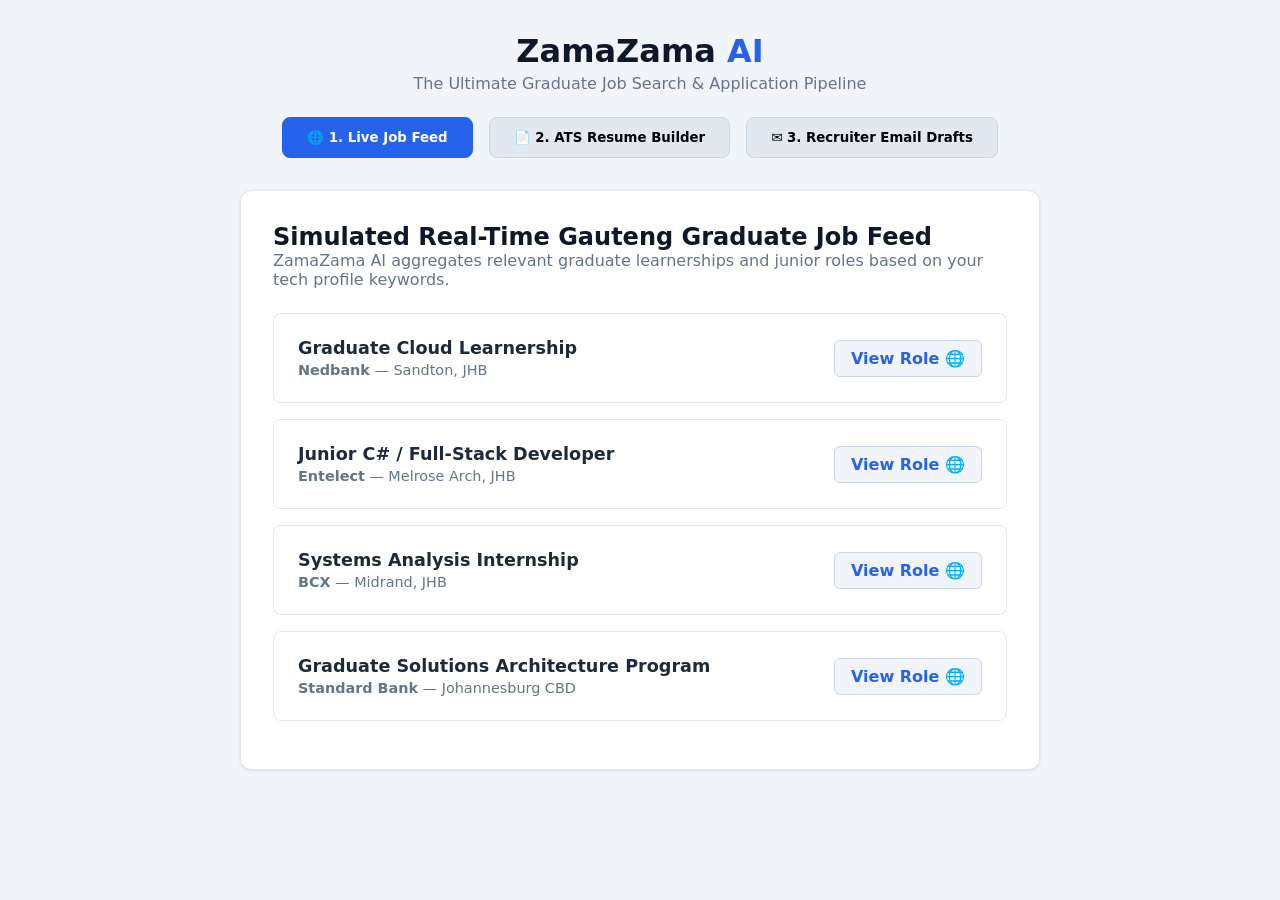
==== index.html @ 2353e357 "feat: implement full multi-page tab workspace and simulated job web scaper" ====
<!DOCTYPE html>
<html lang="en">
<head>
    <meta charset="UTF-8">
    <meta name="viewport" content="width=device-width, initial-scale=1.0">
    <title>ZamaZama AI - End-to-End Graduate Job Suite</title>
    <link rel="stylesheet" href="style.css">
</head>
<body>
    <header class="app-header">
        <h1>ZamaZama <span>AI</span></h1>
        <p>The Ultimate Graduate Job Search & Application Pipeline</p>
        
        <!-- Navigation Tabs -->
        <nav class="tab-navigation">
            <button class="nav-tab active" data-target="job-search-tab">🌐 1. Live Job Feed</button>
            <button class="nav-tab" data-target="resume-tab">📄 2. ATS Resume Builder</button>
            <button class="nav-tab" data-target="email-tab">✉️ 3. Recruiter Email Drafts</button>
        </nav>
    </header>

    <main class="workspace-container">
        
        <!-- TAB 1: LIVE JOB FEED (SIMULATED WEB SCRAPER) -->
        <section id="job-search-tab" class="tab-content active-content">
            <div class="panel single-panel">
                <h2>Simulated Real-Time Gauteng Graduate Job Feed</h2>
                <p class="section-desc">ZamaZama AI aggregates relevant graduate learnerships and junior roles based on your tech profile keywords.</p>
                
                <div class="job-list" id="jobFeedContainer">
                    <!-- Dynamic Job Cards Rendered via JavaScript -->
                </div>
            </div>
        </section>

        <!-- TAB 2: ATS RESUME BUILDER -->
        <section id="resume-tab" class="tab-content">
            <div class="split-layout">
                <div class="panel input-panel">
                    <h2>Profile Details</h2>
                    <form id="ingestionForm">
                        <div class="form-group">
                            <label for="degree">Qualification / Degree</label>
                            <input type="text" id="degree" value="BSc in Mathematics with Informatics" required>
                        </div>
                        <div class="form-group">
                            <label for="institution">Institution</label>
                            <input type="text" id="institution" value="University of Johannesburg" required>
                        </div>
                        <div class="form-group">
                            <label for="rawExperience">Core Project / Highlight</label>
                            <textarea id="rawExperience" rows="5" required>Built a bookstore e-commerce web application using C# and SQL Server. Handled the database design, but ran into performance lag when querying large datasets. Solved it by indexing and optimizing queries.</textarea>
                        </div>
                        <button type="submit" class="primary-btn">Optimize CV via ZamaZama AI</button>
                    </form>
                </div>
                <div class="panel preview-panel">
                    <h2>Optimized ATS Profile View</h2>
                    <div id="outputContent" class="output-placeholder">Click 'Optimize' to view the parsed output.</div>
                    <button id="triggerExportBtn" class="export-btn" disabled>Export Optimized Content</button>
                </div>
            </div>
        </section>

        <!-- TAB 3: RECRUITER EMAIL DRAFTER -->
        <section id="email-tab" class="tab-content">
            <div class="split-layout">
                <div class="panel input-panel">
                    <h2>Recruiter Outreach Parameters</h2>
                    <form id="emailForm">
                        <div class="form-group">
                            <label for="recruiterName">Recruiter Name (Optional)</label>
                            <input type="text" id="recruiterName" placeholder="e.g., Thabo or HR Team">
                        </div>
                        <div class="form-group">
                            <label for="companyName">Target Company</label>
                            <input type="text" id="companyName" placeholder="e.g., Nedbank" required>
                        </div>
                        <div class="form-group">
                            <label for="roleApplied">Job / Learnership Role</label>
                            <input type="text" id="roleApplied" placeholder="e.g., Graduate Cloud Intern" required>
                        </div>
                        <div class="form-group">
                            <label for="emailTone">Tone Persona</label>
                            <select id="emailTone">
                                <option value="formal">Formal & Corporate</option>
                                <option value="confident">Confident Tech Enthusiast</option>
                                <option value="persuasive">High Motivation / Career Switcher</option>
                            </select>
                        </div>
                        <button type="submit" class="primary-btn">Draft Professional Outreach</button>
                    </form>
                </div>
                <div class="panel preview-panel">
                    <h2>Generated Email Output</h2>
                    <div id="emailOutputContent" class="output-placeholder">Your custom tailored recruiter email will draft here...</div>
                    <button id="copyEmailBtn" class="export-btn" style="background:#10b981;" disabled>Copy Email to Clipboard</button>
                </div>
            </div>
        </section>
    </main>

    <!-- Ethical Guardrail Modal Frame -->
    <div id="ethicalModal" class="modal-overlay">
        <div class="modal-content">
            <h3>🛡️ Responsible AI Compliance Check</h3>
            <p>ZamaZama AI optimizes text structure to pass corporate HR filters. However, AI can introduce overly ambitious performance phrasing.</p>
            <p class="warning-text"><strong>Crucial Rule:</strong> Never claim metrics, technical languages, or project milestones you cannot back up in an interview.</p>
            <label class="checkbox-container">
                <input type="checkbox" id="verificationCheckbox">
                I verify that these generated statements accurately map to my true historical capability.
            </label>
            <div class="modal-actions">
                <button id="closeModalBtn" class="secondary-btn">Back to Editor</button>
                <button id="confirmExportBtn" class="primary-btn" disabled>Confirm & Copy Resume Data</button>
            </div>
        </div>
    </div>

    <script src="app.js"></script>
</body>
</html>
---- style.css ----
:root {
    --bg-primary: #f1f5f9;
    --panel-bg: #ffffff;
    --text-main: #0f172a;
    --accent-color: #2563eb;
    --accent-hover: #1d4ed8;
    --border-color: #cbd5e1;
}
* { box-sizing: border-box; margin: 0; padding: 0; font-family: system-ui, -apple-system, sans-serif; }
body { background: var(--bg-primary); color: var(--text-main); padding: 2rem; }

.app-header { text-align: center; margin-bottom: 2rem; }
.app-header span { color: var(--accent-color); }
.app-header p { color: #64748b; margin-top: 0.25rem; }

/* Navigation Tab UI styling */
.tab-navigation { display: flex; justify-content: center; gap: 1rem; margin-top: 1.5rem; }
.nav-tab { padding: 0.75rem 1.5rem; border: 1px solid var(--border-color); background: #e2e8f0; font-weight: 600; border-radius: 8px; cursor: pointer; transition: all 0.2s; }
.nav-tab.active { background: var(--accent-color); color: white; border-color: var(--accent-color); }

/* Tab Visibility Logic Control */
.tab-content { display: none; max-width: 1300px; margin: 0 auto; }
.tab-content.active-content { display: block; }

.split-layout { display: grid; grid-template-columns: 1fr 1fr; gap: 2rem; }
@media (max-width: 900px) { .split-layout { grid-template-columns: 1fr; } }

.panel { background: white; border: 1px solid #e2e8f0; padding: 2rem; border-radius: 12px; box-shadow: 0 1px 3px rgba(0,0,0,0.1); }
.single-panel { max-width: 800px; margin: 0 auto; }
.section-desc { color: #64748b; margin-bottom: 1.5rem; }

.form-group { margin-bottom: 1.25rem; }
label { display: block; font-weight: 600; margin-bottom: 0.35rem; font-size: 0.9rem; }
input, textarea, select { width: 100%; padding: 0.75rem; border: 1px solid var(--border-color); border-radius: 6px; font-size: 0.95rem; background: #f8fafc; }

.primary-btn, .export-btn { width: 100%; padding: 0.85rem; background: var(--accent-color); color: white; border: none; border-radius: 6px; font-weight: 600; cursor: pointer; }
.export-btn { background: #10b981; margin-top: 1rem; }
.export-btn:disabled { background: #cbd5e1; cursor: not-allowed; }

.output-placeholder { border: 2px dashed #e2e8f0; padding: 1.5rem; border-radius: 6px; background: #f8fafc; min-height: 250px; white-space: pre-line; }

/* Job Feed Card Elements styling */
.job-card { border: 1px solid #e2e8f0; padding: 1.5rem; border-radius: 8px; margin-bottom: 1rem; display: flex; justify-content: space-between; align-items: center; background: #fff; transition: transform 0.2s; }
.job-card:hover { transform: translateY(-2px); border-color: var(--accent-color); }
.job-info h3 { font-size: 1.1rem; color: #1e293b; }
.job-info p { color: #64748b; font-size: 0.9rem; margin-top: 0.25rem; }
.view-job-link { padding: 0.5rem 1rem; background: #f1f5f9; text-decoration: none; color: var(--accent-color); font-weight: 600; border-radius: 6px; border: 1px solid var(--border-color); }

/* Modal Elements styling */
.modal-overlay { position: fixed; top:0; left:0; width:100%; height:100%; background: rgba(15,23,42,0.6); display:none; align-items:center; justify-content:center; }
.modal-content { background: white; padding: 2rem; border-radius: 12px; max-width: 500px; width:90%; }
.warning-text { background: #fffbeb; border-left: 4px solid #f59e0b; padding: 0.5rem; margin: 1rem 0; font-size: 0.85rem; }
.checkbox-container { display: flex; gap: 0.5rem; font-size: 0.85rem; margin-bottom: 1.5rem; }
.modal-actions { display: flex; gap: 1rem; justify-content: flex-end; }
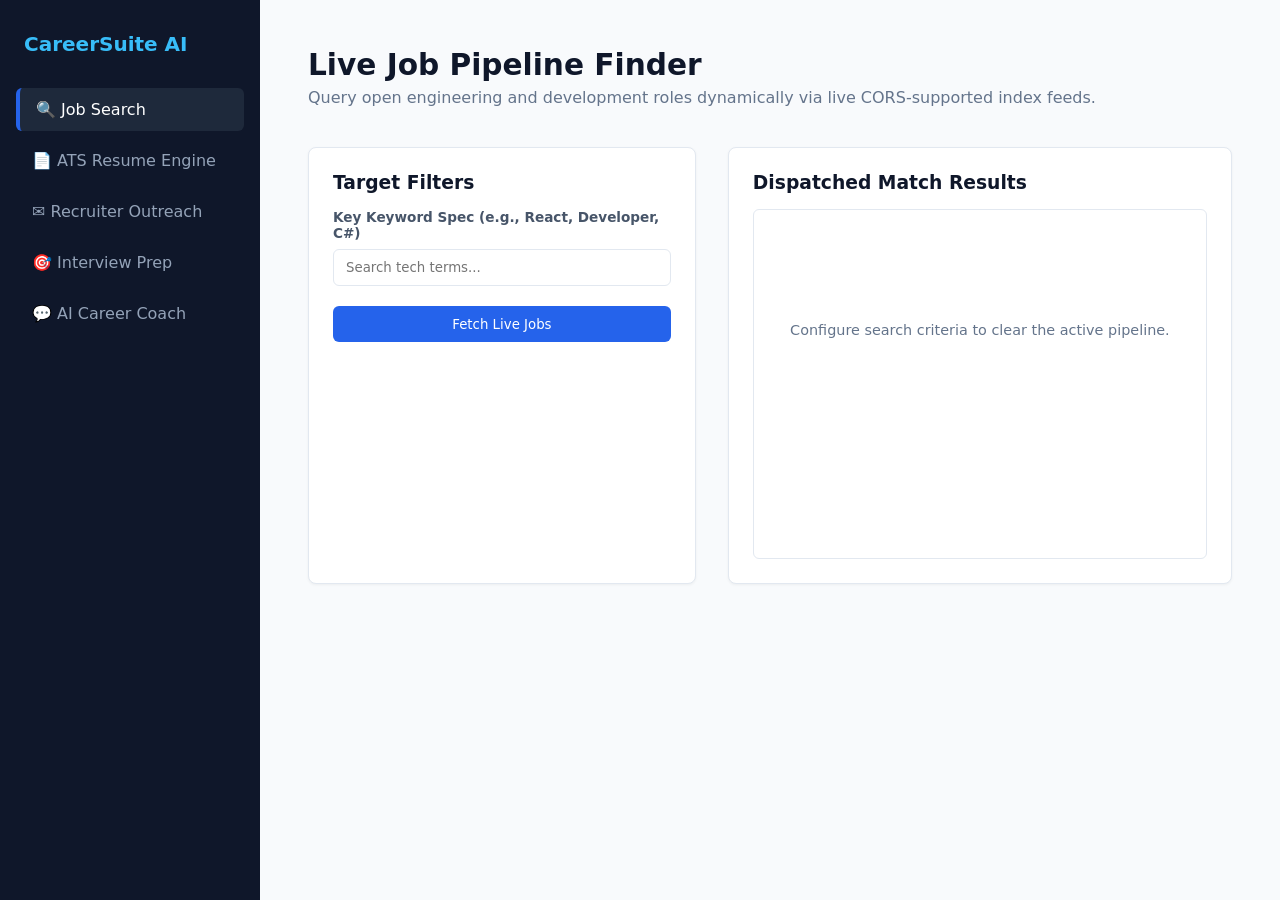
==== commit 8df73701: "feat: implement full multi-page tab workspace and simulated job web scaper" ====
--- a/index.html
+++ b/index.html
@@ -3,120 +3,44 @@
 <head>
     <meta charset="UTF-8">
     <meta name="viewport" content="width=device-width, initial-scale=1.0">
-    <title>ZamaZama AI - End-to-End Graduate Job Suite</title>
-    <link rel="stylesheet" href="style.css">
+    <title>Job Search Hub</title>
+    <link rel="stylesheet" href="css/dashboard.css">
 </head>
 <body>
-    <header class="app-header">
-        <h1>ZamaZama <span>AI</span></h1>
-        <p>The Ultimate Graduate Job Search & Application Pipeline</p>
-        
-        <!-- Navigation Tabs -->
-        <nav class="tab-navigation">
-            <button class="nav-tab active" data-target="job-search-tab">🌐 1. Live Job Feed</button>
-            <button class="nav-tab" data-target="resume-tab">📄 2. ATS Resume Builder</button>
-            <button class="nav-tab" data-target="email-tab">✉️ 3. Recruiter Email Drafts</button>
+    <div class="sidebar">
+        <h2>CareerSuite AI</h2>
+        <nav>
+            <a href="index.html" class="active">🔍 Job Search</a>
+            <a href="resume.html">📄 ATS Resume Engine</a>
+            <a href="email.html">✉️ Recruiter Outreach</a>
+            <a href="prep.html">🎯 Interview Prep</a>
+            <a href="chatbot.html">💬 AI Career Coach</a>
         </nav>
-    </header>
-
-    <main class="workspace-container">
-        
-        <!-- TAB 1: LIVE JOB FEED (SIMULATED WEB SCRAPER) -->
-        <section id="job-search-tab" class="tab-content active-content">
-            <div class="panel single-panel">
-                <h2>Simulated Real-Time Gauteng Graduate Job Feed</h2>
-                <p class="section-desc">ZamaZama AI aggregates relevant graduate learnerships and junior roles based on your tech profile keywords.</p>
-                
-                <div class="job-list" id="jobFeedContainer">
-                    <!-- Dynamic Job Cards Rendered via JavaScript -->
+    </div>
+    <div class="main-wrapper">
+        <header>
+            <h1>Live Job Pipeline Finder</h1>
+            <p>Query open engineering and development roles dynamically via live CORS-supported index feeds.</p>
+        </header>
+        <div class="grid-layout">
+            <div class="card">
+                <h3>Target Filters</h3>
+                <form id="jobSearchForm">
+                    <div class="form-group">
+                        <label for="jobTitleInput">Key Keyword Spec (e.g., React, Developer, C#)</label>
+                        <input type="text" id="jobTitleInput" class="form-control" placeholder="Search tech terms..." required>
+                    </div>
+                    <button type="submit" class="btn">Fetch Live Jobs</button>
+                </form>
+            </div>
+            <div class="card">
+                <h3>Dispatched Match Results</h3>
+                <div id="jobResultsStream" class="stream-container">
+                    <p class="empty-state">Configure search criteria to clear the active pipeline.</p>
                 </div>
-            </div>
-        </section>
-
-        <!-- TAB 2: ATS RESUME BUILDER -->
-        <section id="resume-tab" class="tab-content">
-            <div class="split-layout">
-                <div class="panel input-panel">
-                    <h2>Profile Details</h2>
-                    <form id="ingestionForm">
-                        <div class="form-group">
-                            <label for="degree">Qualification / Degree</label>
-                            <input type="text" id="degree" value="BSc in Mathematics with Informatics" required>
-                        </div>
-                        <div class="form-group">
-                            <label for="institution">Institution</label>
-                            <input type="text" id="institution" value="University of Johannesburg" required>
-                        </div>
-                        <div class="form-group">
-                            <label for="rawExperience">Core Project / Highlight</label>
-                            <textarea id="rawExperience" rows="5" required>Built a bookstore e-commerce web application using C# and SQL Server. Handled the database design, but ran into performance lag when querying large datasets. Solved it by indexing and optimizing queries.</textarea>
-                        </div>
-                        <button type="submit" class="primary-btn">Optimize CV via ZamaZama AI</button>
-                    </form>
-                </div>
-                <div class="panel preview-panel">
-                    <h2>Optimized ATS Profile View</h2>
-                    <div id="outputContent" class="output-placeholder">Click 'Optimize' to view the parsed output.</div>
-                    <button id="triggerExportBtn" class="export-btn" disabled>Export Optimized Content</button>
-                </div>
-            </div>
-        </section>
-
-        <!-- TAB 3: RECRUITER EMAIL DRAFTER -->
-        <section id="email-tab" class="tab-content">
-            <div class="split-layout">
-                <div class="panel input-panel">
-                    <h2>Recruiter Outreach Parameters</h2>
-                    <form id="emailForm">
-                        <div class="form-group">
-                            <label for="recruiterName">Recruiter Name (Optional)</label>
-                            <input type="text" id="recruiterName" placeholder="e.g., Thabo or HR Team">
-                        </div>
-                        <div class="form-group">
-                            <label for="companyName">Target Company</label>
-                            <input type="text" id="companyName" placeholder="e.g., Nedbank" required>
-                        </div>
-                        <div class="form-group">
-                            <label for="roleApplied">Job / Learnership Role</label>
-                            <input type="text" id="roleApplied" placeholder="e.g., Graduate Cloud Intern" required>
-                        </div>
-                        <div class="form-group">
-                            <label for="emailTone">Tone Persona</label>
-                            <select id="emailTone">
-                                <option value="formal">Formal & Corporate</option>
-                                <option value="confident">Confident Tech Enthusiast</option>
-                                <option value="persuasive">High Motivation / Career Switcher</option>
-                            </select>
-                        </div>
-                        <button type="submit" class="primary-btn">Draft Professional Outreach</button>
-                    </form>
-                </div>
-                <div class="panel preview-panel">
-                    <h2>Generated Email Output</h2>
-                    <div id="emailOutputContent" class="output-placeholder">Your custom tailored recruiter email will draft here...</div>
-                    <button id="copyEmailBtn" class="export-btn" style="background:#10b981;" disabled>Copy Email to Clipboard</button>
-                </div>
-            </div>
-        </section>
-    </main>
-
-    <!-- Ethical Guardrail Modal Frame -->
-    <div id="ethicalModal" class="modal-overlay">
-        <div class="modal-content">
-            <h3>🛡️ Responsible AI Compliance Check</h3>
-            <p>ZamaZama AI optimizes text structure to pass corporate HR filters. However, AI can introduce overly ambitious performance phrasing.</p>
-            <p class="warning-text"><strong>Crucial Rule:</strong> Never claim metrics, technical languages, or project milestones you cannot back up in an interview.</p>
-            <label class="checkbox-container">
-                <input type="checkbox" id="verificationCheckbox">
-                I verify that these generated statements accurately map to my true historical capability.
-            </label>
-            <div class="modal-actions">
-                <button id="closeModalBtn" class="secondary-btn">Back to Editor</button>
-                <button id="confirmExportBtn" class="primary-btn" disabled>Confirm & Copy Resume Data</button>
             </div>
         </div>
     </div>
-
-    <script src="app.js"></script>
+    <script src="js/dashboard.js"></script>
 </body>
 </html>
--- a/css/dashboard.css
+++ b/css/dashboard.css
@@ -0,0 +1,33 @@
+:root {
+    --bg: #f8fafc;
+    --surface: #ffffff;
+    --primary: #2563eb;
+    --text: #0f172a;
+    --muted: #64748b;
+    --border: #e2e8f0;
+}
+* { box-sizing: border-box; margin: 0; padding: 0; font-family: system-ui, sans-serif; }
+body { background: var(--bg); color: var(--text); display: flex; min-height: 100vh; }
+.sidebar { width: 260px; background: #0f172a; padding: 2rem 1rem; position: fixed; height: 100vh; }
+.sidebar h2 { color: #38bdf8; font-size: 1.25rem; margin-bottom: 2rem; padding-left: 0.5rem; }
+.sidebar nav a { display: block; color: #94a3b8; text-decoration: none; padding: 0.75rem 1rem; margin-bottom: 0.5rem; border-radius: 6px; }
+.sidebar nav a:hover, .sidebar nav a.active { background: #1e293b; color: #fff; }
+.sidebar nav a.active { border-left: 4px solid var(--primary); }
+.main-wrapper { margin-left: 260px; flex-grow: 1; padding: 3rem; max-width: 1200px; }
+header { margin-bottom: 2.5rem; }
+header h1 { font-size: 1.85rem; margin-bottom: 0.35rem; }
+header p { color: var(--muted); }
+.grid-layout { display: grid; grid-template-columns: 1fr 1.3fr; gap: 2rem; }
+.card { background: var(--surface); border: 1px solid var(--border); border-radius: 8px; padding: 1.5rem; box-shadow: 0 1px 3px rgba(0,0,0,0.05); }
+.card h3 { margin-bottom: 1rem; }
+.form-group { margin-bottom: 1.25rem; }
+.form-group label { display: block; font-size: 0.85rem; font-weight: 600; margin-bottom: 0.5rem; color: #475569; }
+.form-control { width: 100%; padding: 0.65rem 0.75rem; border: 1px solid var(--border); border-radius: 6px; outline: none; }
+.form-control:focus { border-color: var(--primary); }
+.btn { width: 100%; background: var(--primary); color: #fff; padding: 0.65rem; border: none; border-radius: 6px; font-weight: 500; cursor: pointer; }
+.btn:hover { background: #1d4ed8; }
+.stream-container { min-height: 350px; max-height: 500px; overflow-y: auto; border: 1px solid var(--border); border-radius: 6px; padding: 1rem; background: #fff; }
+.empty-state { color: var(--muted); text-align: center; padding-top: 6rem; font-size: 0.9rem; }
+.job-item { border-bottom: 1px solid var(--border); padding: 1rem 0; }
+.job-item:last-child { border-bottom: none; }
+.job-link { display: inline-block; background: #10b981; color: white; padding: 0.35rem 0.75rem; font-size: 0.8rem; text-decoration: none; border-radius: 4px; margin-top: 0.5rem; }
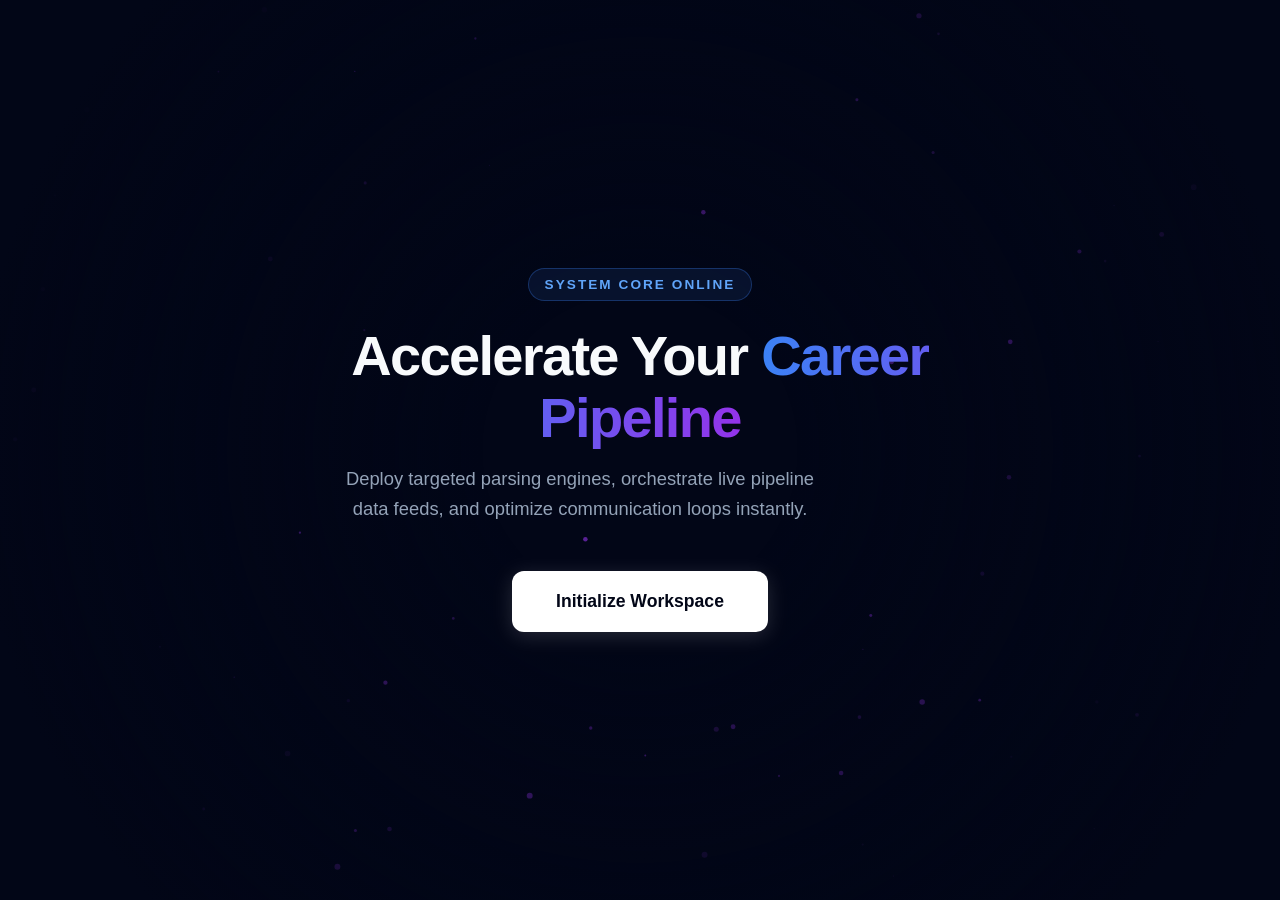
==== commit ddf02576: "feat: implement full multi-page tab workspace and simulated job web scaper" ====
--- a/index.html
+++ b/index.html
@@ -3,44 +3,472 @@
 <head>
     <meta charset="UTF-8">
     <meta name="viewport" content="width=device-width, initial-scale=1.0">
-    <title>Job Search Hub</title>
-    <link rel="stylesheet" href="css/dashboard.css">
+    <title>CareerSuite AI - Workspace Portal</title>
+    <style>
+        /* ==========================================================================
+           1. ROOT SYSTEM RESETS & VARIABLE BASELINE
+           ========================================================================== */
+        * {
+            margin: 0;
+            padding: 0;
+            box-sizing: border-box;
+            font-family: -apple-system, BlinkMacSystemFont, "Segoe UI", Roboto, Helvetica, Arial, sans-serif;
+        }
+
+        body, html {
+            width: 100%;
+            height: 100%;
+            background-color: #020617;
+            overflow: hidden;
+        }
+
+        /* ==========================================================================
+           2. CINEMATIC LANDING PORTAL VISUAL ARCHITECTURE
+           ========================================================================== */
+        #splashPortalStage {
+            position: fixed;
+            top: 0;
+            left: 0;
+            width: 100%;
+            height: 100%;
+            z-index: 999;
+            background-color: #020617;
+            display: flex;
+            justify-content: center;
+            align-items: center;
+            overflow: hidden;
+            transition: opacity 0.8s cubic-bezier(0.76, 0, 0.24, 1), visibility 0.8s;
+        }
+
+        /* Ambient Dynamic Video Layer */
+        .video-bg-container {
+            position: absolute;
+            top: 0;
+            left: 0;
+            width: 100%;
+            height: 100%;
+            z-index: 1;
+            pointer-events: none;
+        }
+
+        .video-bg-container iframe {
+            width: 100vw;
+            height: 56.25vw;
+            min-height: 100vh;
+            min-width: 177.77vh;
+            position: absolute;
+            top: 50%;
+            left: 50%;
+            transform: translate(-50%, -50%);
+            object-fit: cover;
+            opacity: 0.35;
+        }
+
+        /* Abstract Interaction Canvas Layer */
+        #particleCanvas {
+            position: absolute;
+            top: 0;
+            left: 0;
+            width: 100%;
+            height: 100%;
+            z-index: 2;
+            pointer-events: none;
+        }
+
+        /* Deep Color Mask Overlay */
+        .glass-overlay {
+            position: absolute;
+            top: 0;
+            left: 0;
+            width: 100%;
+            height: 100%;
+            background: radial-gradient(circle at center, transparent 20%, #020617 85%);
+            z-index: 3;
+            pointer-events: none;
+        }
+
+        /* Main Content Portal Container */
+        .portal-core {
+            position: relative;
+            z-index: 4;
+            text-align: center;
+            padding: 2rem;
+            transition: transform 0.75s cubic-bezier(0.76, 0, 0.24, 1), opacity 0.5s ease;
+        }
+
+        /* Out-of-bounds warp animation trigger class */
+        .portal-warp-active {
+            transform: scale(2.2) rotate(10deg);
+            opacity: 0;
+        }
+
+        .system-badge {
+            display: inline-block;
+            background: rgba(59, 130, 246, 0.1);
+            border: 1px solid rgba(59, 130, 246, 0.3);
+            color: #60a5fa;
+            padding: 0.5rem 1rem;
+            border-radius: 9999px;
+            font-size: 0.85rem;
+            font-weight: 600;
+            letter-spacing: 0.15em;
+            text-transform: uppercase;
+            margin-bottom: 1.5rem;
+            animation: pulse-border 3s infinite alternate;
+        }
+
+        .portal-core h1 {
+            color: #f8fafc;
+            font-size: 3.5rem;
+            font-weight: 800;
+            letter-spacing: -0.03em;
+            line-height: 1.1;
+            margin-bottom: 1rem;
+            max-width: 600px;
+        }
+
+        .portal-core h1 span {
+            background: linear-gradient(to right, #3b82f6, #9333ea);
+            -webkit-background-clip: text;
+            -webkit-text-fill-color: transparent;
+        }
+
+        p.subtitle {
+            color: #94a3b8;
+            font-size: 1.15rem;
+            max-width: 480px;
+            margin-bottom: 3rem;
+            line-height: 1.6;
+        }
+
+        /* The Quantum Core Redirect Button */
+        .quantum-btn {
+            position: relative;
+            background: #ffffff;
+            color: #020617;
+            padding: 1.25rem 2.75rem;
+            font-size: 1.1rem;
+            font-weight: 700;
+            border: none;
+            border-radius: 12px;
+            cursor: pointer;
+            outline: none;
+            box-shadow: 0 4px 20px rgba(255, 255, 255, 0.15);
+            transition: transform 0.2s ease, box-shadow 0.3s ease;
+        }
+
+        .quantum-btn:hover {
+            transform: translateY(-2px);
+            box-shadow: 0 12px 30px rgba(59, 130, 246, 0.4), 0 0 0 4px rgba(59, 130, 246, 0.2);
+        }
+
+        @keyframes pulse-border {
+            0% { border-color: rgba(59, 130, 246, 0.2); box-shadow: 0 0 0 0 rgba(59, 130, 246, 0); }
+            100% { border-color: rgba(147, 51, 234, 0.6); box-shadow: 0 0 12px rgba(147, 51, 234, 0.2); }
+        }
+
+        /* ==========================================================================
+           3. APPLICATION DASHBOARD ARCHITECTURE BLOCK
+           ========================================================================== */
+        #mainApplicationWorkspace {
+            display: flex;
+            width: 100%;
+            height: 100%;
+            opacity: 0;
+            transform: scale(0.96);
+            transition: opacity 0.8s cubic-bezier(0.34, 1.56, 0.64, 1), transform 0.8s cubic-bezier(0.34, 1.56, 0.64, 1);
+            pointer-events: none; /* Prevent interaction until stage initializes */
+        }
+
+        /* Activation state triggered by the Core State Engine */
+        #mainApplicationWorkspace.workspace-ready {
+            opacity: 1;
+            transform: scale(1);
+            pointer-events: auto;
+        }
+
+        /* Re-incorporate original dashboard structure rules safely */
+        .sidebar {
+            width: 260px;
+            background-color: #0f172a;
+            border-right: 1px solid #1e293b;
+            padding: 2rem 1.5rem;
+            display: flex;
+            flex-direction: column;
+            gap: 2rem;
+        }
+
+        .sidebar h2 {
+            color: #f8fafc;
+            font-size: 1.25rem;
+            font-weight: 700;
+        }
+
+        .sidebar nav {
+            display: flex;
+            flex-direction: column;
+            gap: 0.5rem;
+        }
+
+        .sidebar nav a {
+            color: #94a3b8;
+            text-decoration: none;
+            padding: 0.75rem 1rem;
+            border-radius: 8px;
+            font-size: 0.95rem;
+            font-weight: 500;
+            transition: all 0.2s ease;
+        }
+
+        .sidebar nav a:hover, .sidebar nav a.active {
+            color: #f8fafc;
+            background-color: #1e293b;
+        }
+
+        .sidebar nav a.active {
+            border-left: 3px solid #3b82f6;
+        }
+
+        .main-wrapper {
+            flex: 1;
+            height: 100%;
+            overflow-y: auto;
+            background-color: #020617;
+            padding: 2.5rem;
+        }
+
+        header {
+            margin-bottom: 2.5rem;
+        }
+
+        header h1 {
+            color: #f8fafc;
+            font-size: 2rem;
+            font-weight: 700;
+            margin-bottom: 0.5rem;
+        }
+
+        header p {
+            color: #64748b;
+            font-size: 1rem;
+        }
+
+        .grid-layout {
+            display: grid;
+            grid-template-columns: 1fr 1.25fr;
+            gap: 2rem;
+        }
+
+        .card {
+            background-color: #0f172a;
+            border: 1px solid #1e293b;
+            border-radius: 12px;
+            padding: 1.75rem;
+        }
+
+        .card h3 {
+            color: #f8fafc;
+            font-size: 1.1rem;
+            font-weight: 600;
+            margin-bottom: 1.25rem;
+        }
+
+        .form-group {
+            margin-bottom: 1.25rem;
+        }
+
+        .form-group label {
+            display: block;
+            color: #94a3b8;
+            font-size: 0.85rem;
+            margin-bottom: 0.5rem;
+        }
+
+        .form-control {
+            width: 100%;
+            background-color: #1e293b;
+            border: 1px solid #334155;
+            border-radius: 8px;
+            padding: 0.75rem 1rem;
+            color: #f8fafc;
+            outline: none;
+            font-size: 0.95rem;
+        }
+
+        .form-control:focus {
+            border-color: #3b82f6;
+        }
+
+        .btn {
+            background-color: #3b82f6;
+            color: #ffffff;
+            border: none;
+            padding: 0.75rem 1.5rem;
+            border-radius: 8px;
+            font-weight: 600;
+            cursor: pointer;
+            transition: background-color 0.2s ease;
+        }
+
+        .btn:hover {
+            background-color: #2563eb;
+        }
+
+        .stream-container {
+            background-color: #020617;
+            border: 1px solid #1e293b;
+            border-radius: 8px;
+            padding: 1.5rem;
+            min-height: 150px;
+            display: flex;
+            align-items: center;
+            justify-content: center;
+        }
+
+        .empty-state {
+            color: #475569;
+            font-size: 0.95rem;
+            text-align: center;
+        }
+    </style>
 </head>
 <body>
-    <div class="sidebar">
-        <h2>CareerSuite AI</h2>
-        <nav>
-            <a href="index.html" class="active">🔍 Job Search</a>
-            <a href="resume.html">📄 ATS Resume Engine</a>
-            <a href="email.html">✉️ Recruiter Outreach</a>
-            <a href="prep.html">🎯 Interview Prep</a>
-            <a href="chatbot.html">💬 AI Career Coach</a>
-        </nav>
+
+    <!-- ==========================================================================
+       STAGE A: SCREEN SPACE INTERACTIVE OVERLAY
+       ========================================================================== -->
+    <div id="splashPortalStage">
+        <div class="video-bg-container">
+            <iframe src="https://www.youtube.com/embed/ScMzIvxBSi4?autoplay=1&mute=1&controls=0&loop=1&playlist=ScMzIvxBSi4&showinfo=0&rel=0&modestbranding=1" frameborder="0" allow="autoplay; encrypted-media"></iframe>
+        </div>
+        <canvas id="particleCanvas"></canvas>
+        <div class="glass-overlay"></div>
+
+        <main class="portal-core" id="portalFrame">
+            <div class="system-badge">System Core Online</div>
+            <h1>Accelerate Your <span>Career Pipeline</span></h1>
+            <p class="subtitle">Deploy targeted parsing engines, orchestrate live pipeline data feeds, and optimize communication loops instantly.</p>
+            <button class="quantum-btn" id="portalTrigger">Initialize Workspace</button>
+        </main>
     </div>
-    <div class="main-wrapper">
-        <header>
-            <h1>Live Job Pipeline Finder</h1>
-            <p>Query open engineering and development roles dynamically via live CORS-supported index feeds.</p>
-        </header>
-        <div class="grid-layout">
-            <div class="card">
-                <h3>Target Filters</h3>
-                <form id="jobSearchForm">
-                    <div class="form-group">
-                        <label for="jobTitleInput">Key Keyword Spec (e.g., React, Developer, C#)</label>
-                        <input type="text" id="jobTitleInput" class="form-control" placeholder="Search tech terms..." required>
+
+    <!-- ==========================================================================
+       STAGE B: ACTUAL APPLICATION FUNCTIONAL GRID WORKSPACE
+       ========================================================================== -->
+    <div id="mainApplicationWorkspace">
+        <div class="sidebar">
+            <h2>CareerSuite AI</h2>
+            <nav>
+                <a href="index.html" class="active">🔍 Job Search</a>
+                <a href="resume.html">📄 ATS Resume Engine</a>
+                <a href="email.html">✉️ Recruiter Outreach</a>
+                <a href="prep.html">🎯 Interview Prep</a>
+                <a href="chatbot.html">💬 AI Career Coach</a>
+                <a href="planner.html">📅 AI Task Planner</a>
+            </nav>
+        </div>
+        
+        <div class="main-wrapper">
+            <header>
+                <h1>Live Job Pipeline Finder</h1>
+                <p>Query open engineering and development roles dynamically via live CORS-supported index feeds.</p>
+            </header>
+            <div class="grid-layout">
+                <div class="card">
+                    <h3>Target Filters</h3>
+                    <form id="jobSearchForm">
+                        <div class="form-group">
+                            <label for="jobTitleInput">Key Keyword Spec (e.g., React, Developer, C#)</label>
+                            <input type="text" id="jobTitleInput" class="form-control" placeholder="Search tech terms..." required>
+                        </div>
+                        <button type="submit" class="btn">Fetch Live Jobs</button>
+                    </form>
+                </div>
+                <div class="card">
+                    <h3>Dispatched Match Results</h3>
+                    <div id="jobResultsStream" class="stream-container">
+                        <p class="empty-state">Configure search criteria to clear the active pipeline.</p>
                     </div>
-                    <button type="submit" class="btn">Fetch Live Jobs</button>
-                </form>
-            </div>
-            <div class="card">
-                <h3>Dispatched Match Results</h3>
-                <div id="jobResultsStream" class="stream-container">
-                    <p class="empty-state">Configure search criteria to clear the active pipeline.</p>
                 </div>
             </div>
         </div>
     </div>
+
+    <!-- ==========================================================================
+       ORCHESTRATION ARCHITECTURE SCRIPT LOOPS
+       ========================================================================== -->
+    <script>
+        // --- 1. Generative Matrix Background System ---
+        const canvas = document.getElementById('particleCanvas');
+        const ctx = canvas.getContext('2d');
+        let particles = [];
+
+        function resizeCanvas() {
+            canvas.width = window.innerWidth;
+            canvas.height = window.innerHeight;
+        }
+        window.addEventListener('resize', resizeCanvas);
+        resizeCanvas();
+
+        class WaveParticle {
+            constructor() {
+                this.x = Math.random() * canvas.width;
+                this.y = Math.random() * canvas.height;
+                this.size = Math.random() * 2.5 + 0.5;
+                this.speedX = Math.random() * 0.4 - 0.2;
+                this.speedY = Math.random() * 0.4 - 0.2;
+                this.opacity = Math.random() * 0.5 + 0.1;
+            }
+            update() {
+                this.x += this.speedX;
+                this.y += this.speedY;
+                if (this.x > canvas.width || this.x < 0) this.speedX *= -1;
+                if (this.y > canvas.height || this.y < 0) this.speedY *= -1;
+            }
+            draw() {
+                ctx.fillStyle = `rgba(147, 51, 234, ${this.opacity})`;
+                ctx.beginPath();
+                ctx.arc(this.x, this.y, this.size, 0, Math.PI * 2);
+                ctx.fill();
+            }
+        }
+
+        function initParticles() {
+            particles = [];
+            for(let i = 0; i < 65; i++) particles.push(new WaveParticle());
+        }
+
+        function animateParticles() {
+            ctx.clearRect(0, 0, canvas.width, canvas.height);
+            particles.forEach(p => { p.update(); p.draw(); });
+            requestAnimationFrame(animateParticles);
+        }
+        initParticles();
+        animateParticles();
+
+        // --- 2. Single-Page State Transition Controller ---
+        const trigger = document.getElementById('portalTrigger');
+        const portalFrame = document.getElementById('portalFrame');
+        const splashStage = document.getElementById('splashPortalStage');
+        const applicationWorkspace = document.getElementById('mainApplicationWorkspace');
+
+        trigger.addEventListener('click', () => {
+            // Trigger the warp scaling explosion animation on text blocks
+            portalFrame.classList.add('portal-warp-active');
+            
+            // Fade out the entire splash overlay stage
+            splashStage.style.opacity = '0';
+            splashStage.style.visibility = 'hidden';
+
+            // Bring the dashboard into view smoothly
+            applicationWorkspace.classList.add('workspace-ready');
+            
+            // Set input focus right onto your search control for streamlined usage
+            setTimeout(() => {
+                document.getElementById('jobTitleInput').focus();
+            }, 600);
+        });
+    </script>
     <script src="js/dashboard.js"></script>
 </body>
 </html>
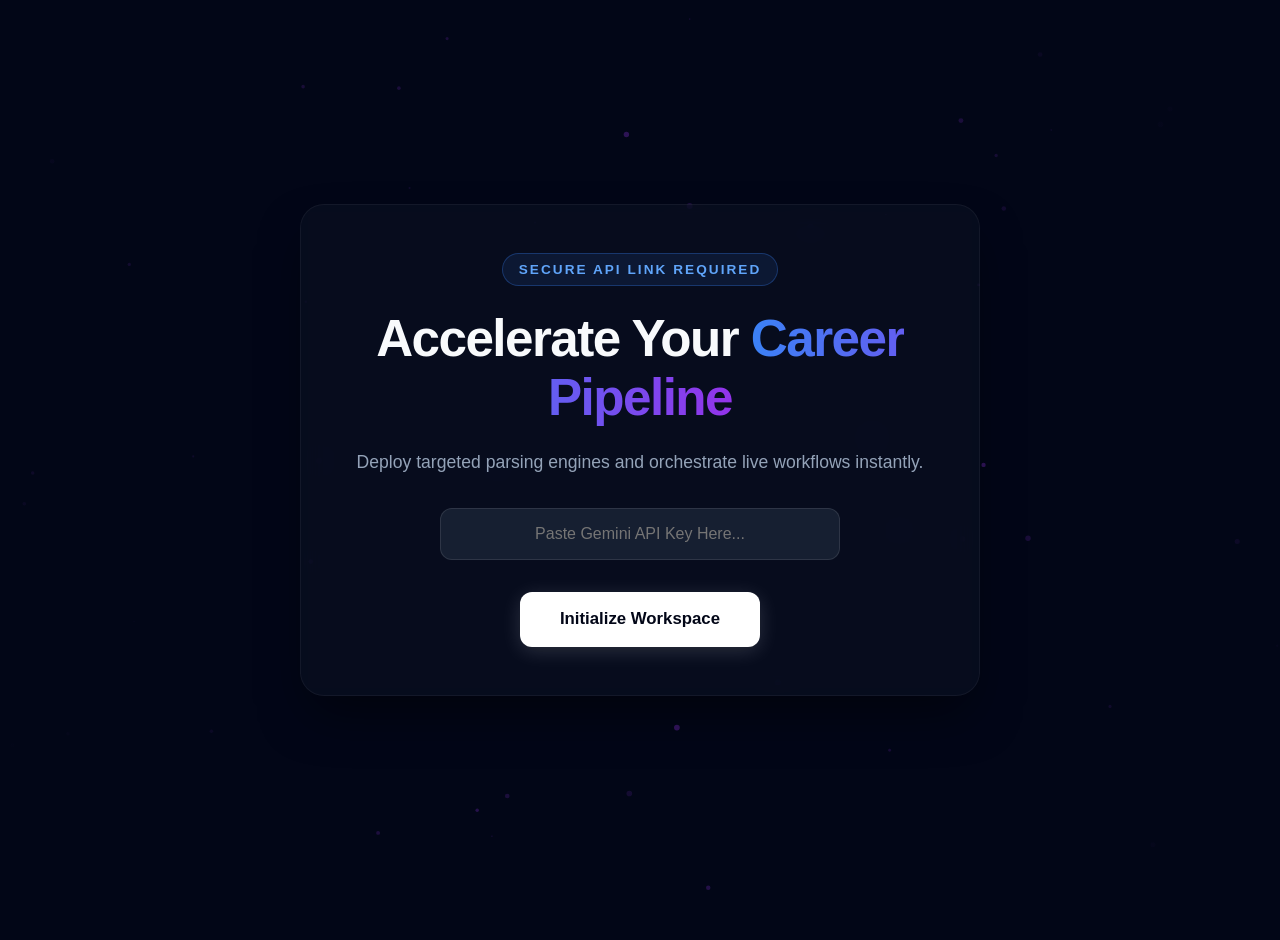
==== commit 3861a039: "changes" ====
--- a/index.html
+++ b/index.html
@@ -23,7 +23,40 @@
         }
 
         /* ==========================================================================
-           2. CINEMATIC LANDING PORTAL VISUAL ARCHITECTURE
+           2. GLOBAL STATIC BACKGROUND CANVAS STAGE (PERMANENT LAYER)
+           ========================================================================== */
+        .ambient-background-stage {
+            position: fixed;
+            top: 0;
+            left: 0;
+            width: 100vw;
+            height: 100vh;
+            z-index: 1;
+            pointer-events: none;
+            background-color: #020617;
+        }
+
+        #particleCanvas {
+            position: absolute;
+            top: 0;
+            left: 0;
+            width: 100%;
+            height: 100%;
+            z-index: 2;
+        }
+
+        .glass-overlay {
+            position: absolute;
+            top: 0;
+            left: 0;
+            width: 100%;
+            height: 100%;
+            background: radial-gradient(circle at center, transparent 10%, #020617 90%);
+            z-index: 3;
+        }
+
+        /* ==========================================================================
+           3. INTERACTIVE SLIDE OVERLAY INTERFACE STATE ENTITIES
            ========================================================================== */
         #splashPortalStage {
             position: fixed;
@@ -31,75 +64,29 @@
             left: 0;
             width: 100%;
             height: 100%;
-            z-index: 999;
-            background-color: #020617;
+            z-index: 10;
             display: flex;
             justify-content: center;
             align-items: center;
-            overflow: hidden;
-            transition: opacity 0.8s cubic-bezier(0.76, 0, 0.24, 1), visibility 0.8s;
-        }
-
-        /* Ambient Dynamic Video Layer */
-        .video-bg-container {
-            position: absolute;
-            top: 0;
-            left: 0;
-            width: 100%;
-            height: 100%;
-            z-index: 1;
+            transition: transform 0.8s cubic-bezier(0.77, 0, 0.175, 1), opacity 0.8s ease;
+        }
+
+        .portal-dismissed {
+            transform: translateY(-100vh);
+            opacity: 0;
             pointer-events: none;
         }
 
-        .video-bg-container iframe {
-            width: 100vw;
-            height: 56.25vw;
-            min-height: 100vh;
-            min-width: 177.77vh;
-            position: absolute;
-            top: 50%;
-            left: 50%;
-            transform: translate(-50%, -50%);
-            object-fit: cover;
-            opacity: 0.35;
-        }
-
-        /* Abstract Interaction Canvas Layer */
-        #particleCanvas {
-            position: absolute;
-            top: 0;
-            left: 0;
-            width: 100%;
-            height: 100%;
-            z-index: 2;
-            pointer-events: none;
-        }
-
-        /* Deep Color Mask Overlay */
-        .glass-overlay {
-            position: absolute;
-            top: 0;
-            left: 0;
-            width: 100%;
-            height: 100%;
-            background: radial-gradient(circle at center, transparent 20%, #020617 85%);
-            z-index: 3;
-            pointer-events: none;
-        }
-
-        /* Main Content Portal Container */
         .portal-core {
-            position: relative;
-            z-index: 4;
             text-align: center;
-            padding: 2rem;
-            transition: transform 0.75s cubic-bezier(0.76, 0, 0.24, 1), opacity 0.5s ease;
-        }
-
-        /* Out-of-bounds warp animation trigger class */
-        .portal-warp-active {
-            transform: scale(2.2) rotate(10deg);
-            opacity: 0;
+            padding: 3rem;
+            background: rgba(15, 23, 42, 0.4);
+            backdrop-filter: blur(12px);
+            -webkit-backdrop-filter: blur(12px);
+            border: 1px solid rgba(255, 255, 255, 0.05);
+            border-radius: 24px;
+            max-width: 680px;
+            box-shadow: 0 25px 50px -12px rgba(0, 0, 0, 0.5);
         }
 
         .system-badge {
@@ -119,12 +106,11 @@
 
         .portal-core h1 {
             color: #f8fafc;
-            font-size: 3.5rem;
+            font-size: 3.2rem;
             font-weight: 800;
             letter-spacing: -0.03em;
-            line-height: 1.1;
-            margin-bottom: 1rem;
-            max-width: 600px;
+            line-height: 1.15;
+            margin-bottom: 1.25rem;
         }
 
         .portal-core h1 span {
@@ -135,63 +121,85 @@
 
         p.subtitle {
             color: #94a3b8;
-            font-size: 1.15rem;
-            max-width: 480px;
-            margin-bottom: 3rem;
+            font-size: 1.1rem;
+            margin-bottom: 2rem;
             line-height: 1.6;
         }
 
-        /* The Quantum Core Redirect Button */
+        /* --- New API Input Styles --- */
+        .api-key-container {
+            max-width: 400px;
+            margin: 0 auto 2rem auto;
+        }
+
+        .api-input {
+            width: 100%;
+            background: rgba(30, 41, 59, 0.7);
+            border: 1px solid rgba(255, 255, 255, 0.1);
+            border-radius: 12px;
+            padding: 1rem 1.25rem;
+            color: #f8fafc;
+            outline: none;
+            font-size: 1rem;
+            text-align: center;
+            transition: border-color 0.3s ease;
+        }
+
+        .api-input:focus {
+            border-color: #a855f7;
+            box-shadow: 0 0 15px rgba(168, 85, 247, 0.2);
+        }
+
         .quantum-btn {
-            position: relative;
             background: #ffffff;
             color: #020617;
-            padding: 1.25rem 2.75rem;
-            font-size: 1.1rem;
+            padding: 1.1rem 2.5rem;
+            font-size: 1.05rem;
             font-weight: 700;
             border: none;
             border-radius: 12px;
             cursor: pointer;
-            outline: none;
             box-shadow: 0 4px 20px rgba(255, 255, 255, 0.15);
             transition: transform 0.2s ease, box-shadow 0.3s ease;
         }
 
         .quantum-btn:hover {
             transform: translateY(-2px);
-            box-shadow: 0 12px 30px rgba(59, 130, 246, 0.4), 0 0 0 4px rgba(59, 130, 246, 0.2);
+            box-shadow: 0 12px 30px rgba(59, 130, 246, 0.4);
         }
 
         @keyframes pulse-border {
-            0% { border-color: rgba(59, 130, 246, 0.2); box-shadow: 0 0 0 0 rgba(59, 130, 246, 0); }
-            100% { border-color: rgba(147, 51, 234, 0.6); box-shadow: 0 0 12px rgba(147, 51, 234, 0.2); }
+            0% { border-color: rgba(59, 130, 246, 0.2); }
+            100% { border-color: rgba(147, 51, 234, 0.6); }
         }
 
         /* ==========================================================================
-           3. APPLICATION DASHBOARD ARCHITECTURE BLOCK
+           4. MAIN APPLICATION DASHBOARD WORKSPACE LAYOUT
            ========================================================================== */
         #mainApplicationWorkspace {
+            position: relative;
+            z-index: 5;
             display: flex;
             width: 100%;
             height: 100%;
             opacity: 0;
-            transform: scale(0.96);
-            transition: opacity 0.8s cubic-bezier(0.34, 1.56, 0.64, 1), transform 0.8s cubic-bezier(0.34, 1.56, 0.64, 1);
-            pointer-events: none; /* Prevent interaction until stage initializes */
-        }
-
-        /* Activation state triggered by the Core State Engine */
+            transform: translateY(40px);
+            transition: opacity 0.8s cubic-bezier(0.23, 1, 0.32, 1), transform 0.8s cubic-bezier(0.23, 1, 0.32, 1);
+            pointer-events: none;
+        }
+
         #mainApplicationWorkspace.workspace-ready {
             opacity: 1;
-            transform: scale(1);
+            transform: translateY(0);
             pointer-events: auto;
         }
 
-        /* Re-incorporate original dashboard structure rules safely */
         .sidebar {
             width: 260px;
-            background-color: #0f172a;
-            border-right: 1px solid #1e293b;
+            background-color: rgba(15, 23, 42, 0.6);
+            backdrop-filter: blur(16px);
+            -webkit-backdrop-filter: blur(16px);
+            border-right: 1px solid rgba(255, 255, 255, 0.05);
             padding: 2rem 1.5rem;
             display: flex;
             flex-direction: column;
@@ -222,7 +230,7 @@
 
         .sidebar nav a:hover, .sidebar nav a.active {
             color: #f8fafc;
-            background-color: #1e293b;
+            background-color: rgba(30, 41, 59, 0.8);
         }
 
         .sidebar nav a.active {
@@ -233,7 +241,6 @@
             flex: 1;
             height: 100%;
             overflow-y: auto;
-            background-color: #020617;
             padding: 2.5rem;
         }
 
@@ -260,8 +267,10 @@
         }
 
         .card {
-            background-color: #0f172a;
-            border: 1px solid #1e293b;
+            background-color: rgba(15, 23, 42, 0.55);
+            backdrop-filter: blur(12px);
+            -webkit-backdrop-filter: blur(12px);
+            border: 1px solid rgba(255, 255, 255, 0.05);
             border-radius: 12px;
             padding: 1.75rem;
         }
@@ -286,8 +295,8 @@
 
         .form-control {
             width: 100%;
-            background-color: #1e293b;
-            border: 1px solid #334155;
+            background-color: rgba(30, 41, 59, 0.7);
+            border: 1px solid rgba(255, 255, 255, 0.1);
             border-radius: 8px;
             padding: 0.75rem 1rem;
             color: #f8fafc;
@@ -315,8 +324,8 @@
         }
 
         .stream-container {
-            background-color: #020617;
-            border: 1px solid #1e293b;
+            background-color: rgba(2, 6, 23, 0.6);
+            border: 1px solid rgba(255, 255, 255, 0.05);
             border-radius: 8px;
             padding: 1.5rem;
             min-height: 150px;
@@ -335,25 +344,33 @@
 <body>
 
     <!-- ==========================================================================
-       STAGE A: SCREEN SPACE INTERACTIVE OVERLAY
+       ISOLATED STATIC BACKGROUND LAYERS
+       ========================================================================== -->
+    <div class="ambient-background-stage">
+        <canvas id="particleCanvas"></canvas>
+        <div class="glass-overlay"></div>
+    </div>
+
+    <!-- ==========================================================================
+       OVERLAY PANEL A: INITIAL ENTRY CORE OVERLAY
        ========================================================================== -->
     <div id="splashPortalStage">
-        <div class="video-bg-container">
-            <iframe src="https://www.youtube.com/embed/ScMzIvxBSi4?autoplay=1&mute=1&controls=0&loop=1&playlist=ScMzIvxBSi4&showinfo=0&rel=0&modestbranding=1" frameborder="0" allow="autoplay; encrypted-media"></iframe>
-        </div>
-        <canvas id="particleCanvas"></canvas>
-        <div class="glass-overlay"></div>
-
-        <main class="portal-core" id="portalFrame">
-            <div class="system-badge">System Core Online</div>
+        <main class="portal-core">
+            <div class="system-badge">Secure API Link Required</div>
             <h1>Accelerate Your <span>Career Pipeline</span></h1>
-            <p class="subtitle">Deploy targeted parsing engines, orchestrate live pipeline data feeds, and optimize communication loops instantly.</p>
+            <p class="subtitle">Deploy targeted parsing engines and orchestrate live workflows instantly.</p>
+            
+            <!-- Gemini Key Capture Fields -->
+            <div class="api-key-container">
+                <input type="password" id="geminiApiKeyInput" class="api-input" placeholder="Paste Gemini API Key Here..." autocomplete="off">
+            </div>
+
             <button class="quantum-btn" id="portalTrigger">Initialize Workspace</button>
         </main>
     </div>
 
     <!-- ==========================================================================
-       STAGE B: ACTUAL APPLICATION FUNCTIONAL GRID WORKSPACE
+       OVERLAY PANEL B: ACTIVE OPERATIONAL WORKSPACE
        ========================================================================== -->
     <div id="mainApplicationWorkspace">
         <div class="sidebar">
@@ -395,10 +412,10 @@
     </div>
 
     <!-- ==========================================================================
-       ORCHESTRATION ARCHITECTURE SCRIPT LOOPS
+       SCRIPT ENGINE LOGIC
        ========================================================================== -->
     <script>
-        // --- 1. Generative Matrix Background System ---
+        // --- 1. Background Particle Renderer ---
         const canvas = document.getElementById('particleCanvas');
         const ctx = canvas.getContext('2d');
         let particles = [];
@@ -446,24 +463,35 @@
         initParticles();
         animateParticles();
 
-        // --- 2. Single-Page State Transition Controller ---
+        // --- 2. State & API Key Session Tracking ---
         const trigger = document.getElementById('portalTrigger');
-        const portalFrame = document.getElementById('portalFrame');
         const splashStage = document.getElementById('splashPortalStage');
         const applicationWorkspace = document.getElementById('mainApplicationWorkspace');
+        const keyInput = document.getElementById('geminiApiKeyInput');
+
+        // Check if an API key was already entered during this active browser session
+        if (sessionStorage.getItem('gemini_api_key')) {
+            // Bypass splash instantly if key is already verified
+            splashStage.style.display = 'none';
+            applicationWorkspace.classList.add('workspace-ready');
+        }
 
         trigger.addEventListener('click', () => {
-            // Trigger the warp scaling explosion animation on text blocks
-            portalFrame.classList.add('portal-warp-active');
-            
-            // Fade out the entire splash overlay stage
-            splashStage.style.opacity = '0';
-            splashStage.style.visibility = 'hidden';
-
-            // Bring the dashboard into view smoothly
+            const cleanKeyValue = keyInput.value.trim();
+
+            if (!cleanKeyValue) {
+                alert('Please enter a valid Gemini API Key to initialize the interface context core.');
+                keyInput.focus();
+                return;
+            }
+
+            // Commit the API key securely to the current browser tab state window session
+            sessionStorage.setItem('gemini_api_key', cleanKeyValue);
+
+            // Execute clean layout transition matrices
+            splashStage.classList.add('portal-dismissed');
             applicationWorkspace.classList.add('workspace-ready');
             
-            // Set input focus right onto your search control for streamlined usage
             setTimeout(() => {
                 document.getElementById('jobTitleInput').focus();
             }, 600);
